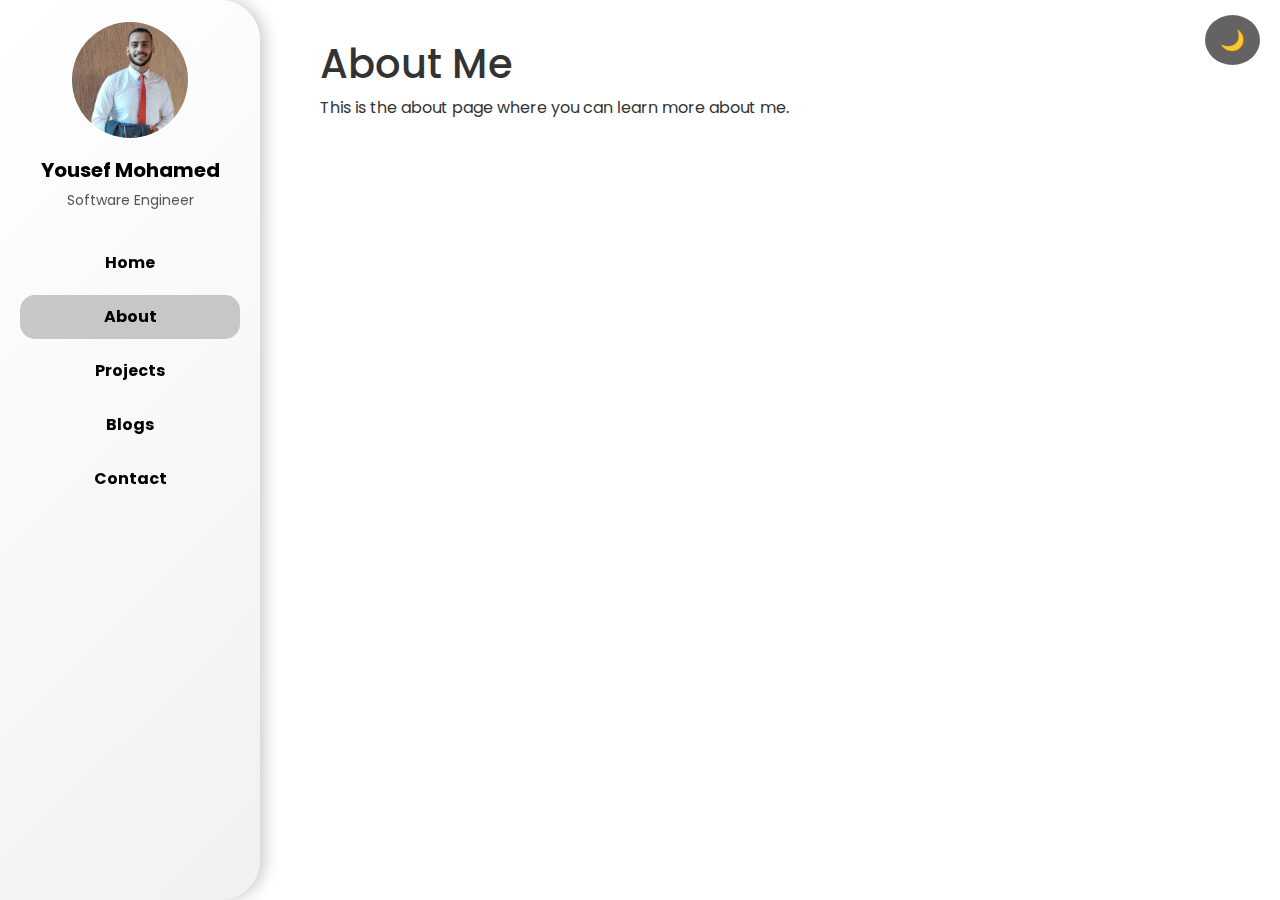
==== about.html @ f499a974 "Build base structure of my website" ====
<!DOCTYPE html>
<html lang="en">
<head>
    <meta charset="UTF-8">
    <meta name="viewport" content="width=device-width, initial-scale=1.0">
    <title>Yousef Mohamed</title>
    <link href="https://cdn.jsdelivr.net/npm/bootstrap@5.3.0/dist/css/bootstrap.min.css" rel="stylesheet">
    <link rel="stylesheet" href="style.css">
</head>
<body>

<button class="theme-toggle" onclick="toggleTheme()">🌙</button>
<div class="stars">
    <!-- Generate 50 stars -->
    <script>
        document.addEventListener("DOMContentLoaded", function () {
            const starsContainer = document.querySelector(".stars");
            for (let i = 0; i < 50; i++) {
                let star = document.createElement("div");
                star.className = "star";
                starsContainer.appendChild(star);
            }
        });
    </script>
</div>

<div class="sidebar">
    <div class="profile-section">
        <img src="assets/profile_img.jpeg" alt="Profile Image" class="profile-img">
        <p class="profile-name">Yousef Mohamed</p>
        <span class="profile-title">Software Engineer</span>
    </div>
    <ul class="nav-links">
        <li><a href="index.html">Home</a></li>
        <li><a href="about.html" class="active">About</a></li>
        <li><a href="projects.html">Projects</a></li>
        <li><a href="blogs.html">Blogs</a></li>
        <li><a href="contact.html">Contact</a></li>
    </ul>
</div>

<div class="content">
    <h1>About Me</h1>
    <p>This is the about page where you can learn more about me.</p>
</div>

<script src="script.js"></script>
</body>
</html>
---- style.css ----
@import url('https://fonts.googleapis.com/css2?family=Poppins:wght@300;400;600&display=swap');

body {
    font-family: 'Poppins', sans-serif;
    background-color: #ffffff;
    color: #333;
    margin: 0;
    padding: 0;
    display: flex;
    transition: background 0.3s, color 0.3s;
}


body.dark-mode {
    background-color: #121212;
    color: white;
}


.sidebar {
    width: 260px;
    height: 100vh;
    position: fixed;
    left: 0;
    top: 0;
    background: linear-gradient(135deg, #ffffff, #f1f1f1);
    color: black;
    padding: 20px;
    border-top-right-radius: 40px;
    border-bottom-right-radius: 40px;
    display: flex;
    flex-direction: column;
    align-items: center;
    box-shadow: 5px 0 15px rgba(0, 0, 0, 0.2);
    transition: background 0.3s ease-in-out, color 0.3s ease-in-out;
}


.sidebar.dark-mode {
    background: linear-gradient(135deg, #1f1f1f, #292929);
    color: white;
}


.profile-section {
    text-align: center;
    width: 100%;
    display: flex;
    flex-direction: column;
    align-items: center;
}


.profile-img {

    width: 120px;
    height: 120px;
    border-radius: 50%;
    object-fit: cover;
    border: 2px solid white;
    margin-bottom: 15px;
}


.profile-name {
    font-size: 20px;
    font-weight: bold;
    text-align: center;
    color: black;
    margin-bottom: 5px;
}


.profile-title {
    font-size: 14px;
    font-weight: normal;
    color: #555;
}

.dark-mode .profile-name {
    color: white;
}

.dark-mode .profile-title {
    color: #ff914d;
}


.nav-links {
    list-style: none;
    padding: 0;
    width: 100%;
    margin-top: 20px;
}

.nav-links li {
    margin: 10px 0;
}


.nav-links a {
    text-decoration: none;
    color: black;
    font-weight: bold;
    display: block;
    padding: 10px;
    border-radius: 15px;
    transition: background 0.3s ease-in-out;
    text-align: center;
}

.nav-links a:hover,
.nav-links a.active {
    background: rgba(0, 0, 0, 0.1);
}


.sidebar.dark-mode .nav-links a {
    color: white;
}


.sidebar.dark-mode .nav-links a:hover,
.sidebar.dark-mode .nav-links a.active {
    background: rgba(255, 136, 77, 0.2);
}


.theme-toggle {
    position: absolute;
    top: 15px;
    right: 20px;
    padding: 10px 15px;
    border: none;
    border-radius: 50%;
    cursor: pointer;
    background-color: #646262;
    font-size: 20px;
    transition: background 0.3s, transform 0.2s;
}


.theme-toggle:hover {
    background-color: #000000;
    transform: scale(1.1);
}


body.dark-mode .theme-toggle {
    background-color: #ff5722;
    color: white;
}


body.dark-mode .theme-toggle:hover {
    background-color: #ff7043;
}


.content {
    margin-left: 280px;
    padding: 40px;
    flex-grow: 1;
}


.nav-links a.active {
    background: rgba(0, 0, 0, 0.2);
    font-weight: bold;
}


.sidebar.dark-mode .nav-links a.active {
    background: rgba(255, 136, 77, 0.2);
}


.button-container {
    margin-top: 20px;
}

.button-container a {
    margin: 5px;
}
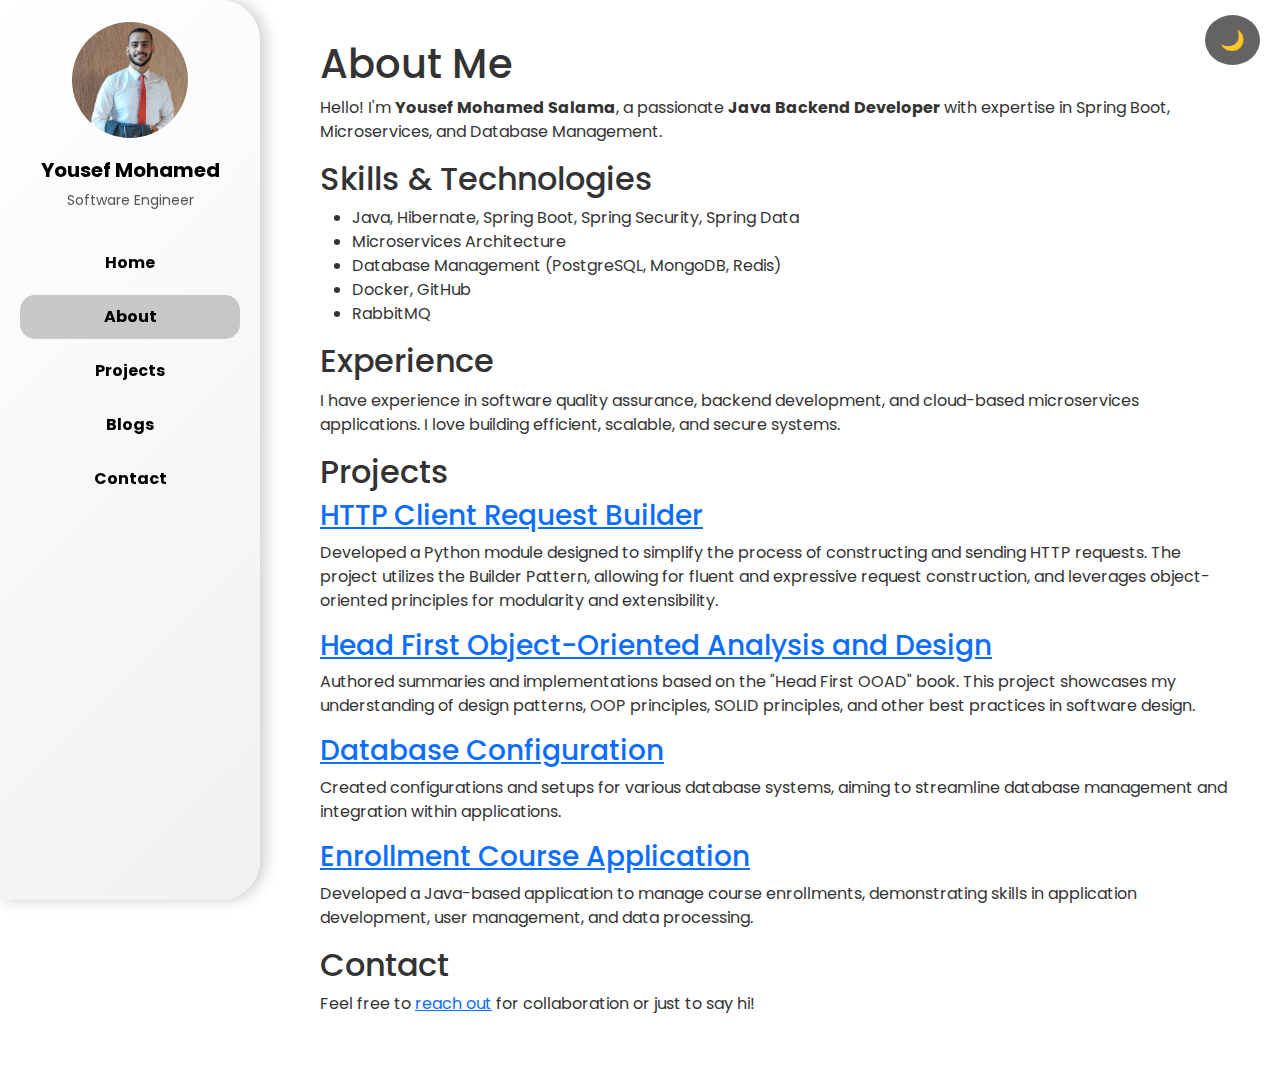
==== commit 95a99b6f: "Build pages" ====
--- a/about.html
+++ b/about.html
@@ -5,24 +5,11 @@
     <meta name="viewport" content="width=device-width, initial-scale=1.0">
     <title>Yousef Mohamed</title>
     <link href="https://cdn.jsdelivr.net/npm/bootstrap@5.3.0/dist/css/bootstrap.min.css" rel="stylesheet">
-    <link rel="stylesheet" href="style.css">
+    <link rel="stylesheet" href="css/style.css">
 </head>
 <body>
 
 <button class="theme-toggle" onclick="toggleTheme()">🌙</button>
-<div class="stars">
-    <!-- Generate 50 stars -->
-    <script>
-        document.addEventListener("DOMContentLoaded", function () {
-            const starsContainer = document.querySelector(".stars");
-            for (let i = 0; i < 50; i++) {
-                let star = document.createElement("div");
-                star.className = "star";
-                starsContainer.appendChild(star);
-            }
-        });
-    </script>
-</div>
 
 <div class="sidebar">
     <div class="profile-section">
@@ -41,7 +28,40 @@
 
 <div class="content">
     <h1>About Me</h1>
-    <p>This is the about page where you can learn more about me.</p>
+    <p>Hello! I'm <strong>Yousef Mohamed Salama</strong>, a passionate <strong>Java Backend Developer</strong> with expertise in Spring Boot, Microservices, and Database Management.</p>
+
+    <h2>Skills & Technologies</h2>
+    <ul>
+        <li>Java, Hibernate, Spring Boot, Spring Security, Spring Data</li>
+        <li>Microservices Architecture</li>
+        <li>Database Management (PostgreSQL, MongoDB, Redis)</li>
+        <li>Docker, GitHub</li>
+        <li>RabbitMQ</li>
+    </ul>
+
+    <h2>Experience</h2>
+    <p>I have experience in software quality assurance, backend development, and cloud-based microservices applications. I love building efficient, scalable, and secure systems.</p>
+    <section>
+        <h2>Projects</h2>
+        <h3><a href="https://github.com/Eagle0eye/HTTP_Client" target="_blank">HTTP Client Request Builder</a></h3>
+        <p>
+            Developed a Python module designed to simplify the process of constructing and sending HTTP requests. The project utilizes the Builder Pattern, allowing for fluent and expressive request construction, and leverages object-oriented principles for modularity and extensibility.
+        </p>
+        <h3><a href="https://github.com/Eagle0eye/Head-First-Object-Oriented-Analysis-and-Design" target="_blank">Head First Object-Oriented Analysis and Design</a></h3>
+        <p>
+            Authored summaries and implementations based on the "Head First OOAD" book. This project showcases my understanding of design patterns, OOP principles, SOLID principles, and other best practices in software design.
+        </p>
+        <h3><a href="https://github.com/Eagle0eye/Databse_Config" target="_blank">Database Configuration</a></h3>
+        <p>
+            Created configurations and setups for various database systems, aiming to streamline database management and integration within applications.
+        </p>
+        <h3><a href="https://github.com/Eagle0eye/enrollment-course-application" target="_blank">Enrollment Course Application</a></h3>
+        <p>
+            Developed a Java-based application to manage course enrollments, demonstrating skills in application development, user management, and data processing.
+        </p>
+    </section>
+    <h2>Contact</h2>
+    <p>Feel free to <a href="contact.html">reach out</a> for collaboration or just to say hi!</p>
 </div>
 
 <script src="script.js"></script>
--- a/css/style.css
+++ b/css/style.css
@@ -0,0 +1,427 @@
+@import url('https://fonts.googleapis.com/css2?family=Poppins:wght@300;400;600&display=swap');
+
+body {
+    font-family: 'Poppins', sans-serif;
+    background-color: #ffffff;
+    color: #333;
+    margin: 0;
+    padding: 0;
+    display: flex;
+    transition: background 0.3s, color 0.3s;
+}
+
+
+body.dark-mode {
+    background-color: #121212;
+    color: white;
+}
+
+
+.sidebar {
+    width: 260px;
+    height: 100vh;
+    position: fixed;
+    left: 0;
+    top: 0;
+    background: linear-gradient(135deg, #ffffff, #f1f1f1);
+    color: black;
+    padding: 20px;
+    border-top-right-radius: 40px;
+    border-bottom-right-radius: 40px;
+    display: flex;
+    flex-direction: column;
+    align-items: center;
+    box-shadow: 5px 0 15px rgba(0, 0, 0, 0.2);
+    transition: background 0.3s ease-in-out, color 0.3s ease-in-out;
+}
+
+
+.sidebar.dark-mode {
+    background: linear-gradient(135deg, #1f1f1f, #292929);
+    color: white;
+}
+
+
+.profile-section {
+    text-align: center;
+    width: 100%;
+    display: flex;
+    flex-direction: column;
+    align-items: center;
+}
+
+
+.profile-img {
+
+    width: 120px;
+    height: 120px;
+    border-radius: 50%;
+    object-fit: cover;
+    border: 2px solid white;
+    margin-bottom: 15px;
+}
+
+
+.profile-name {
+    font-size: 20px;
+    font-weight: bold;
+    text-align: center;
+    color: black;
+    margin-bottom: 5px;
+}
+
+
+.profile-title {
+    font-size: 14px;
+    font-weight: normal;
+    color: #555;
+}
+
+.dark-mode .profile-name {
+    color: white;
+}
+
+.dark-mode .profile-title {
+    color: #ff914d;
+}
+
+
+.nav-links {
+    list-style: none;
+    padding: 0;
+    width: 100%;
+    margin-top: 20px;
+}
+
+.nav-links li {
+    margin: 10px 0;
+}
+
+
+.nav-links a {
+    text-decoration: none;
+    color: black;
+    font-weight: bold;
+    display: block;
+    padding: 10px;
+    border-radius: 15px;
+    transition: background 0.3s ease-in-out;
+    text-align: center;
+}
+
+.nav-links a:hover,
+.nav-links a.active {
+    background: rgba(0, 0, 0, 0.1);
+}
+
+
+.sidebar.dark-mode .nav-links a {
+    color: white;
+}
+
+
+.sidebar.dark-mode .nav-links a:hover,
+.sidebar.dark-mode .nav-links a.active {
+    background: rgba(255, 136, 77, 0.2);
+}
+
+
+.theme-toggle {
+    position: absolute;
+    top: 15px;
+    right: 20px;
+    padding: 10px 15px;
+    border: none;
+    border-radius: 50%;
+    cursor: pointer;
+    background-color: #646262;
+    font-size: 20px;
+    transition: background 0.3s, transform 0.2s;
+}
+
+
+.theme-toggle:hover {
+    background-color: #000000;
+    transform: scale(1.1);
+}
+
+
+body.dark-mode .theme-toggle {
+    background-color: #ff5722;
+    color: white;
+}
+
+
+body.dark-mode .theme-toggle:hover {
+    background-color: #ff7043;
+}
+
+
+.content {
+    margin-left: 280px;
+    padding: 40px;
+    flex-grow: 1;
+}
+
+
+.nav-links a.active {
+    background: rgba(0, 0, 0, 0.2);
+    font-weight: bold;
+}
+
+
+.sidebar.dark-mode .nav-links a.active {
+    background: rgba(255, 136, 77, 0.2);
+}
+
+
+.button-container {
+    display: flex;
+    justify-content: center;
+    gap: 20px;
+    margin-top: 30px;
+    flex-wrap: wrap;
+}
+
+.square-button {
+    width: 120px;
+    height: 120px;
+    display: flex;
+    flex-direction: column;
+    justify-content: center;
+    align-items: center;
+    border-radius: 20px;
+    text-decoration: none;
+    font-weight: bold;
+    color: white;
+    transition: transform 0.3s ease-in-out, background 0.3s ease-in-out, box-shadow 0.3s;
+    box-shadow: 3px 3px 10px rgba(0, 0, 0, 0.2);
+    text-align: center;
+}
+
+.square-button i {
+    font-size: 30px;
+    margin-bottom: 8px;
+}
+
+.square-button:hover {
+    transform: scale(1.1);
+    box-shadow: 5px 5px 15px rgba(0, 0, 0, 0.3);
+}
+
+.btn-about {
+    background-color: #007bff;
+}
+
+.btn-projects {
+    background-color: #6c757d;
+}
+
+.btn-blogs {
+    background-color: #28a745;
+}
+
+.btn-contact {
+    background-color: #dc3545;
+}
+
+/* Dark mode adjustments */
+body.dark-mode .square-button {
+    box-shadow: 3px 3px 10px rgba(255, 255, 255, 0.2);
+}
+
+body.dark-mode .square-button:hover {
+    box-shadow: 5px 5px 15px rgba(255, 255, 255, 0.3);
+}
+
+.button-container a {
+    margin: 5px;
+}
+
+
+.contact-container {
+    display: flex;
+    flex-direction: column;
+    gap: 15px;
+    margin-top: 20px;
+}
+
+.contact-item {
+    display: flex;
+    align-items: center;
+    gap: 10px;
+    text-decoration: none;
+    color: black;
+    font-size: 18px;
+    font-weight: bold;
+    padding: 12px;
+    border-radius: 12px;
+    transition: background 0.3s ease-in-out, transform 0.2s;
+    border: 2px solid #ccc;
+}
+
+.contact-item i {
+    font-size: 22px;
+}
+
+.contact-item:hover {
+    background: rgba(0, 0, 0, 0.1);
+    transform: scale(1.05);
+}
+
+body.dark-mode .contact-item {
+    color: white;
+    border-color: #fff;
+}
+
+body.dark-mode .contact-item:hover {
+    background: rgba(255, 136, 77, 0.2);
+}
+.projects-container {
+    display: flex;
+    flex-wrap: wrap;
+    gap: 20px;
+    justify-content: center;
+    margin-top: 20px;
+}
+
+.project-card {
+    background: #ffffff;
+    border-radius: 20px;
+    padding: 20px;
+    width: 400px;
+    display: flex;
+    align-items: center;
+    box-shadow: 0px 5px 15px rgba(0, 0, 0, 0.1);
+    transition: transform 0.3s ease-in-out, background 0.3s ease-in-out;
+}
+
+.project-card:hover {
+    transform: scale(1.05);
+    background: rgba(0, 0, 0, 0.05);
+}
+
+.project-img {
+    width: 80px;
+    height: 80px;
+    border-radius: 15px;
+    margin-right: 15px;
+}
+
+.project-info {
+    flex-grow: 1;
+}
+
+.project-card h2 {
+    font-size: 18px;
+    margin: 0;
+}
+
+.project-card p {
+    font-size: 14px;
+    color: #555;
+    margin: 5px 0 0;
+}
+
+.arrow-link {
+    font-size: 24px;
+    text-decoration: none;
+    color: #ff5722;
+    transition: color 0.3s ease-in-out;
+}
+
+.arrow-link:hover {
+    color: #ff914d;
+}
+
+/* Dark Mode Support */
+body.dark-mode .project-card {
+    background: #1e1e1e;
+    color: white;
+}
+
+body.dark-mode .project-card:hover {
+    background: #292929;
+}
+
+body.dark-mode .arrow-link {
+    color: #ff914d;
+}
+
+body.dark-mode .arrow-link:hover {
+    color: #ff7043;
+}
+.blogs-container {
+    display: flex;
+    flex-wrap: wrap;
+    gap: 20px;
+    justify-content: center;
+    margin-top: 20px;
+}
+
+.blog-card {
+    background: #ffffff;
+    border-radius: 20px;
+    padding: 20px;
+    width: 400px;
+    display: flex;
+    align-items: center;
+    box-shadow: 0px 5px 15px rgba(0, 0, 0, 0.1);
+    transition: transform 0.3s ease-in-out, background 0.3s ease-in-out;
+}
+
+.blog-card:hover {
+    transform: scale(1.05);
+    background: rgba(0, 0, 0, 0.05);
+}
+
+.blog-img {
+    width: 80px;
+    height: 80px;
+    border-radius: 15px;
+    margin-right: 15px;
+}
+
+.blog-info {
+    flex-grow: 1;
+}
+
+.blog-card h2 {
+    font-size: 18px;
+    margin: 0;
+}
+
+.blog-card p {
+    font-size: 14px;
+    color: #555;
+    margin: 5px 0 0;
+}
+
+.arrow-link {
+    font-size: 24px;
+    text-decoration: none;
+    color: #ff5722;
+    transition: color 0.3s ease-in-out;
+}
+
+.arrow-link:hover {
+    color: #ff914d;
+}
+
+/* Dark Mode Support */
+body.dark-mode .blog-card {
+    background: #1e1e1e;
+    color: white;
+}
+
+body.dark-mode .blog-card:hover {
+    background: #292929;
+}
+
+body.dark-mode .arrow-link {
+    color: #ff914d;
+}
+
+body.dark-mode .arrow-link:hover {
+    color: #ff7043;
+}
